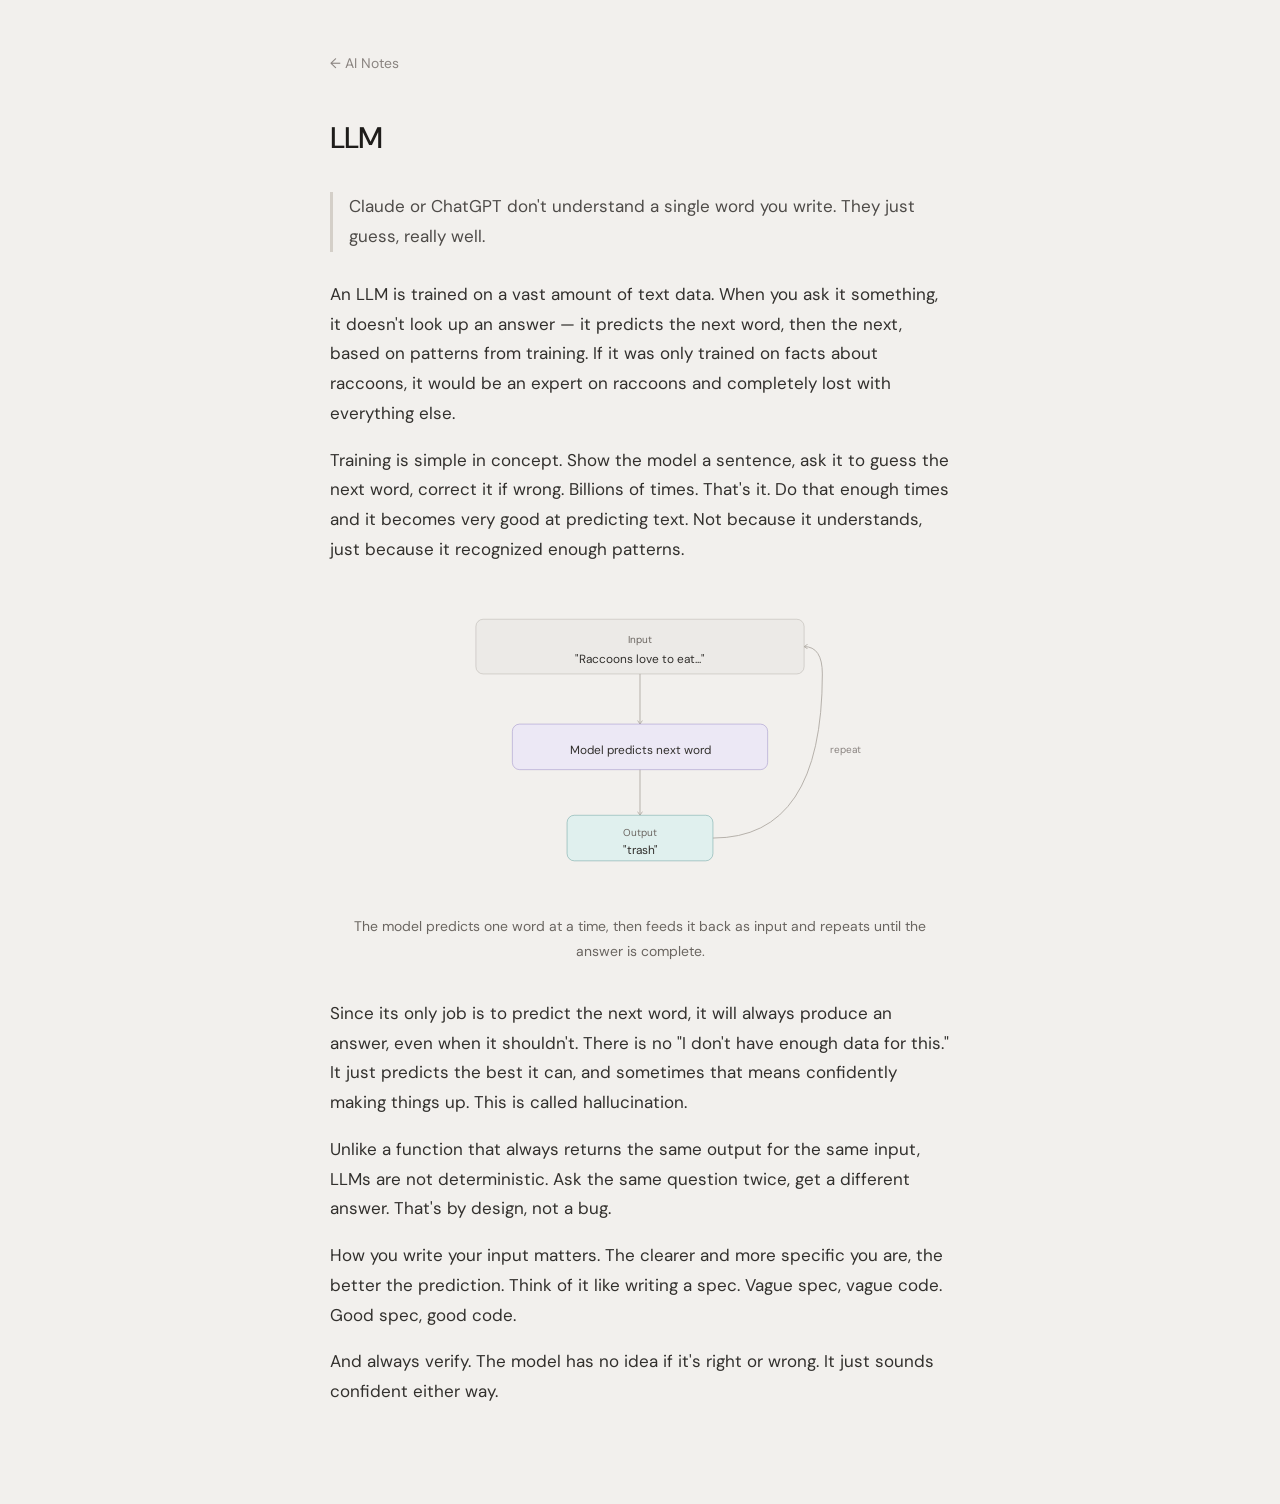
==== llm.html @ c04f8fae "Add LLM page with SVG diagram, unify styles, and reorder nav - Add llm.html with content on how LLMs" ====
<!DOCTYPE html>
<html lang="en">
<head>
<meta charset="UTF-8">
<meta name="color-scheme" content="light dark">
<meta name="viewport" content="width=device-width, initial-scale=1.0">
<title>LLM — AI Notes</title>
<link rel="preconnect" href="https://fonts.googleapis.com">
<link rel="preconnect" href="https://fonts.gstatic.com" crossorigin>
<link rel="stylesheet" href="styles.css">
</head>
<body>
<main>
  <a class="back" href="index.html">← AI Notes</a>
  <h1>LLM</h1>
  <p class="intro">Claude or ChatGPT don't understand a single word you write. They just guess, really well.</p>

  <p>An LLM is trained on a vast amount of text data. When you ask it something, it doesn't look up an answer — it predicts the next word, then the next, based on patterns from training. If it was only trained on facts about raccoons, it would be an expert on raccoons and completely lost with everything else.</p>

  <p>Training is simple in concept. Show the model a sentence, ask it to guess the next word, correct it if wrong. Billions of times. That's it. Do that enough times and it becomes very good at predicting text. Not because it understands, just because it recognized enough patterns.</p>

  <figure>
    <svg width="100%" viewBox="0 0 680 320" role="img">
      <title>LLM prediction loop</title>
      <desc>A simple vertical diagram showing how an LLM predicts one word at a time, using a raccoon sentence as an example.</desc>
      <style>
        .box  { stroke-width: 0.5; }
        .bg   { fill: #eceae7; stroke: #b0aba4; }
        .bp   { fill: #ece8f5; stroke: #9080c0; }
        .bt   { fill: #e0f0ee; stroke: #5a9898; }
        .lbl  { font-size: 11px; fill: #6a6560; }
        .val  { font-size: 13px; fill: #32302d; }
        .ln   { stroke: #b0aba4; fill: none; }
        .note { font-size: 11px; fill: #8a8480; }

        @media (prefers-color-scheme: dark) {
          .bg  { fill: #2a2825; stroke: #4a4642; }
          .bp  { fill: #26223a; stroke: #6a5a90; }
          .bt  { fill: #1a2828; stroke: #3a7070; }
          .lbl { fill: #585450; }
          .val { fill: #888480; }
          .ln  { stroke: #4a4642; }
          .note { fill: #585450; }
        }
      </style>
      <defs>
        <marker id="arrow" viewBox="0 0 10 10" refX="8" refY="5" markerWidth="6" markerHeight="6" orient="auto-start-reverse">
          <path d="M2 1L8 5L2 9" fill="none" stroke="context-stroke" stroke-width="1.5" stroke-linecap="round" stroke-linejoin="round"/>
        </marker>
      </defs>

      <g>
        <rect class="box bg" x="160" y="20" width="360" height="60" rx="8"/>
        <text class="lbl" x="340" y="42" text-anchor="middle" dominant-baseline="central">Input</text>
        <text class="val" x="340" y="64" text-anchor="middle" dominant-baseline="central">"Raccoons love to eat..."</text>
      </g>

      <line x1="340" y1="80" x2="340" y2="135" class="ln" marker-end="url(#arrow)"/>

      <g>
        <rect class="box bp" x="200" y="135" width="280" height="50" rx="8"/>
        <text class="val" x="340" y="163" text-anchor="middle" dominant-baseline="central">Model predicts next word</text>
      </g>

      <line x1="340" y1="185" x2="340" y2="235" class="ln" marker-end="url(#arrow)"/>

      <g>
        <rect class="box bt" x="260" y="235" width="160" height="50" rx="8"/>
        <text class="lbl" x="340" y="254" text-anchor="middle" dominant-baseline="central">Output</text>
        <text class="val" x="340" y="273" text-anchor="middle" dominant-baseline="central">"trash"</text>
      </g>

      <path d="M420 260 Q540 260 540 80 Q540 50 520 50" class="ln" stroke-width="1" marker-end="url(#arrow)"/>
      <text class="note" x="548" y="163" dominant-baseline="central">repeat</text>
    </svg>
    <figcaption>The model predicts one word at a time, then feeds it back as input and repeats until the answer is complete.</figcaption>
  </figure>

  <p>Since its only job is to predict the next word, it will always produce an answer, even when it shouldn't. There is no "I don't have enough data for this." It just predicts the best it can, and sometimes that means confidently making things up. This is called hallucination.</p>

  <p>Unlike a function that always returns the same output for the same input, LLMs are not deterministic. Ask the same question twice, get a different answer. That's by design, not a bug.</p>

  <p>How you write your input matters. The clearer and more specific you are, the better the prediction. Think of it like writing a spec. Vague spec, vague code. Good spec, good code.</p>

  <p>And always verify. The model has no idea if it's right or wrong. It just sounds confident either way.</p>
</main>
</body>
</html>
---- styles.css ----
@import url('https://fonts.googleapis.com/css2?family=DM+Sans:ital,opsz,wght@0,9..40,400;0,9..40,500;1,9..40,400&display=swap');

html, body {
  background: #f2f0ed;
  color: #32302d;
  font-family: 'DM Sans', system-ui, sans-serif;
  font-size: 17px;
  line-height: 1.75;
  margin: 0;
  padding: 0;
  -webkit-font-smoothing: antialiased;
}

main {
  max-width: 620px;
  margin: 0 auto;
  padding: 48px 24px 80px;
}

h1 {
  font-size: 1.75rem;
  font-weight: 500;
  margin: 0 0 28px;
  color: #1e1c1a;
  letter-spacing: -0.03em;
}

ul {
  padding-left: 20px;
  margin: 0;
}

li {
  margin-bottom: 12px;
}

li::marker {
  color: #b0aba4;
}

a {
  color: #3a6fa8;
  text-decoration: none;
  border-bottom: 1px solid #a8c4e0;
  padding-bottom: 1px;
}

a:hover { color: #1e4a78; }

.back {
  display: inline-block;
  font-size: 0.82rem;
  color: #8a8480;
  text-decoration: none;
  border-bottom: none;
  margin-bottom: 36px;
}

.back:hover { color: #4a4642; }

.intro {
  font-size: 1rem;
  color: #4e4b48;
  margin-bottom: 28px;
  border-left: 3px solid #d4cfc8;
  padding-left: 16px;
}

/* SVG diagram — color tokens consumed by the <style> block inside each SVG */
:root {
  --svg-fill-gray:    #eceae7;
  --svg-stroke-gray:  #b0aba4;
  --svg-fill-purple:  #ece8f5;
  --svg-stroke-purple:#9080c0;
  --svg-fill-teal:    #e0f0ee;
  --svg-stroke-teal:  #5a9898;
  --svg-text:         #32302d;
  --svg-text-muted:   #6a6560;
  --svg-line:         #b0aba4;
}

figure {
  margin: 36px 0;
}

figcaption {
  font-size: 0.82rem;
  color: #6a6560;
  margin-top: 12px;
  text-align: center;
}

@media (prefers-color-scheme: dark) {
  html, body {
    background: #1e1c1a;
    color: #888480;
  }

  h1 { color: #a09890; }

  li::marker { color: #48443e; }

  a {
    color: #5a8ec0;
    border-bottom-color: #2e4e6e;
  }

  a:hover { color: #80aed8; }

  .back { color: #585450; }
  .back:hover { color: #888480; }

  .intro {
    color: #686460;
    border-left-color: #302c28;
  }

  :root {
    --svg-fill-gray:    #2a2825;
    --svg-stroke-gray:  #4a4642;
    --svg-fill-purple:  #26223a;
    --svg-stroke-purple:#6a5a90;
    --svg-fill-teal:    #1a2828;
    --svg-stroke-teal:  #3a7070;
    --svg-text:         #888480;
    --svg-text-muted:   #585450;
    --svg-line:         #4a4642;
  }

  figcaption { color: #585450; }
}
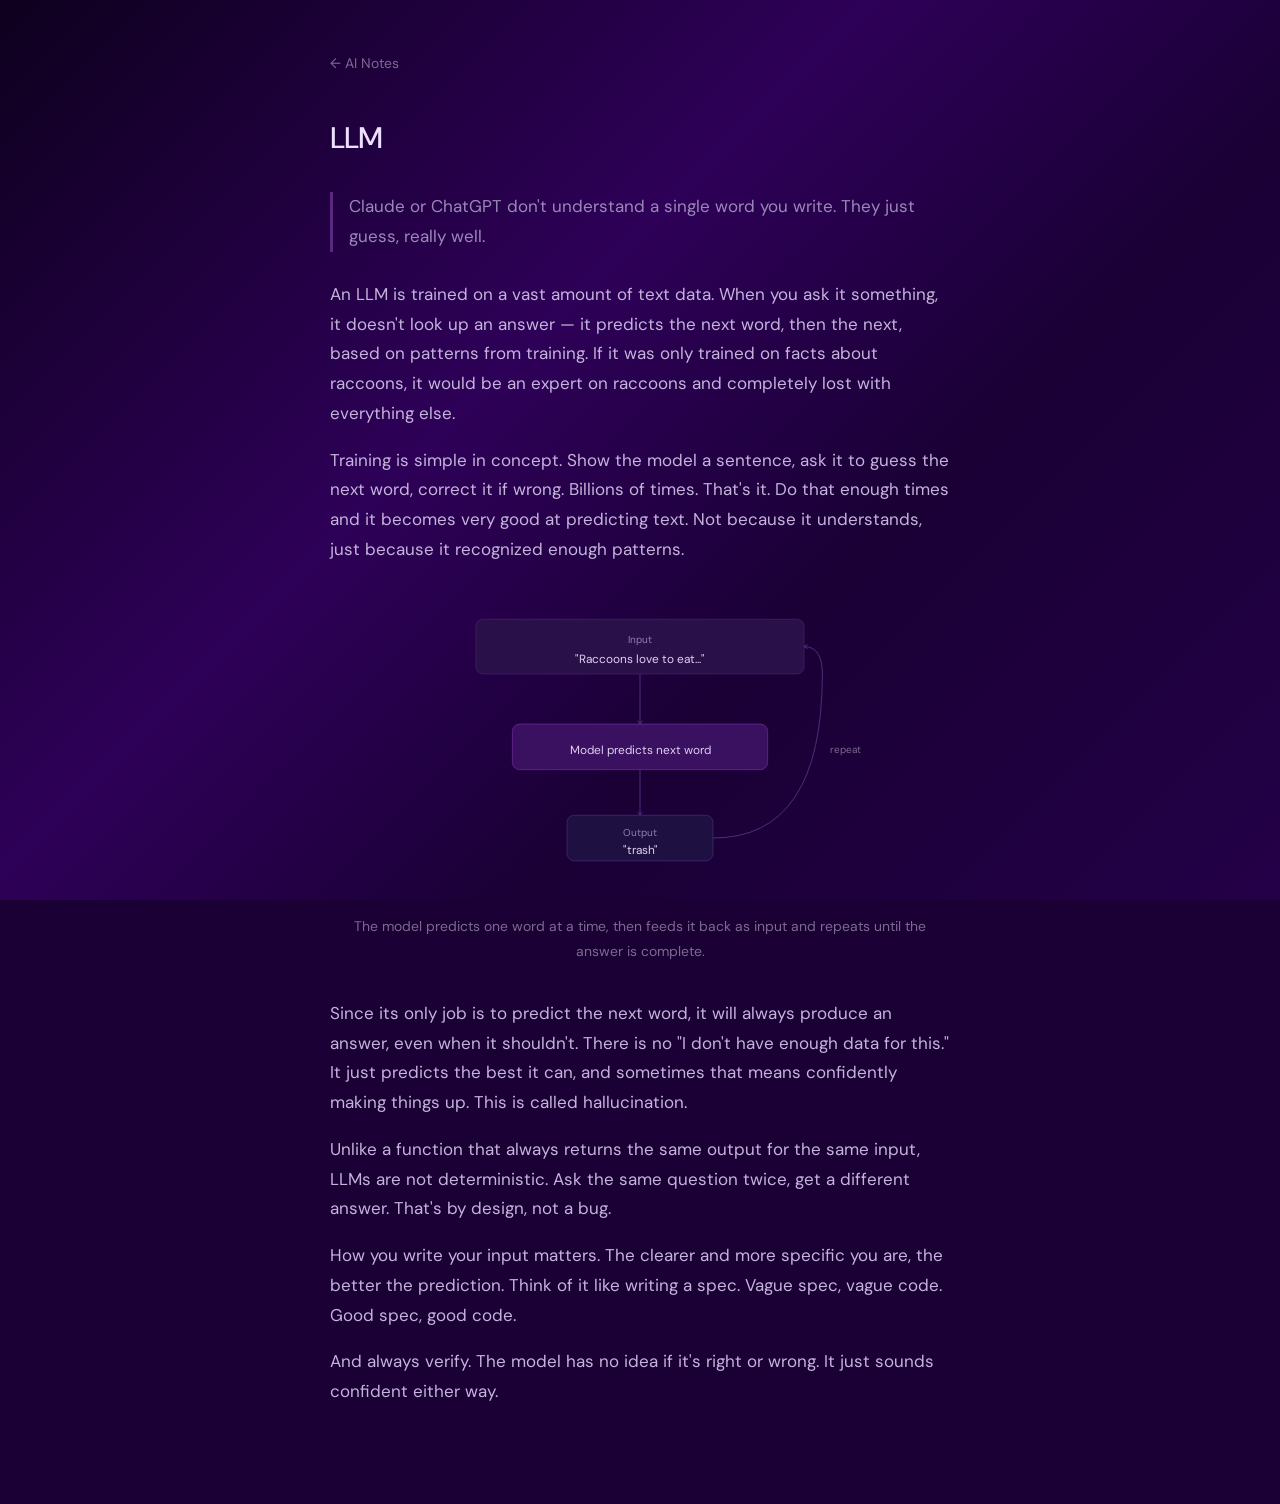
==== commit 7ae1333b: "Apply purple theme — single fixed dark style Replace warm neutral palette with deep purple/violet th" ====
--- a/llm.html
+++ b/llm.html
@@ -2,7 +2,7 @@
 <html lang="en">
 <head>
 <meta charset="UTF-8">
-<meta name="color-scheme" content="light dark">
+<meta name="color-scheme" content="dark">
 <meta name="viewport" content="width=device-width, initial-scale=1.0">
 <title>LLM — AI Notes</title>
 <link rel="preconnect" href="https://fonts.googleapis.com">
@@ -25,23 +25,13 @@
       <desc>A simple vertical diagram showing how an LLM predicts one word at a time, using a raccoon sentence as an example.</desc>
       <style>
         .box  { stroke-width: 0.5; }
-        .bg   { fill: #eceae7; stroke: #b0aba4; }
-        .bp   { fill: #ece8f5; stroke: #9080c0; }
-        .bt   { fill: #e0f0ee; stroke: #5a9898; }
-        .lbl  { font-size: 11px; fill: #6a6560; }
-        .val  { font-size: 13px; fill: #32302d; }
-        .ln   { stroke: #b0aba4; fill: none; }
-        .note { font-size: 11px; fill: #8a8480; }
-
-        @media (prefers-color-scheme: dark) {
-          .bg  { fill: #2a2825; stroke: #4a4642; }
-          .bp  { fill: #26223a; stroke: #6a5a90; }
-          .bt  { fill: #1a2828; stroke: #3a7070; }
-          .lbl { fill: #585450; }
-          .val { fill: #888480; }
-          .ln  { stroke: #4a4642; }
-          .note { fill: #585450; }
-        }
+        .bg   { fill: #2a1048; stroke: #5a3080; }
+        .bp   { fill: #3a1060; stroke: #9040c0; }
+        .bt   { fill: #1e1040; stroke: #6040a0; }
+        .lbl  { font-size: 11px; fill: #9080b0; }
+        .val  { font-size: 13px; fill: #ddd0f0; }
+        .ln   { stroke: #5a3080; fill: none; }
+        .note { font-size: 11px; fill: #7a6a90; }
       </style>
       <defs>
         <marker id="arrow" viewBox="0 0 10 10" refX="8" refY="5" markerWidth="6" markerHeight="6" orient="auto-start-reverse">
--- a/styles.css
+++ b/styles.css
@@ -1,8 +1,15 @@
 @import url('https://fonts.googleapis.com/css2?family=DM+Sans:ital,opsz,wght@0,9..40,400;0,9..40,500;1,9..40,400&display=swap');
 
+html {
+  min-height: 100%;
+}
+
 html, body {
-  background: #f2f0ed;
-  color: #32302d;
+  background-color: #1a0035;
+  background-image:
+    linear-gradient(135deg, #0e001e 0%, #2e0058 40%, #1a0035 65%, #240048 100%);
+  background-attachment: fixed;
+  color: #c4b4dc;
   font-family: 'DM Sans', system-ui, sans-serif;
   font-size: 17px;
   line-height: 1.75;
@@ -21,7 +28,7 @@
   font-size: 1.75rem;
   font-weight: 500;
   margin: 0 0 28px;
-  color: #1e1c1a;
+  color: #ede0ff;
   letter-spacing: -0.03em;
 }
 
@@ -35,48 +42,48 @@
 }
 
 li::marker {
-  color: #b0aba4;
+  color: #6040a0;
 }
 
 a {
-  color: #3a6fa8;
+  color: #c060e8;
   text-decoration: none;
-  border-bottom: 1px solid #a8c4e0;
+  border-bottom: 1px solid #6030a0;
   padding-bottom: 1px;
 }
 
-a:hover { color: #1e4a78; }
+a:hover { color: #e090ff; }
 
 .back {
   display: inline-block;
   font-size: 0.82rem;
-  color: #8a8480;
+  color: #7a6a90;
   text-decoration: none;
   border-bottom: none;
   margin-bottom: 36px;
 }
 
-.back:hover { color: #4a4642; }
+.back:hover { color: #b090d0; }
 
 .intro {
   font-size: 1rem;
-  color: #4e4b48;
+  color: #9a88b8;
   margin-bottom: 28px;
-  border-left: 3px solid #d4cfc8;
+  border-left: 3px solid #5a2880;
   padding-left: 16px;
 }
 
 /* SVG diagram — color tokens consumed by the <style> block inside each SVG */
 :root {
-  --svg-fill-gray:    #eceae7;
-  --svg-stroke-gray:  #b0aba4;
-  --svg-fill-purple:  #ece8f5;
-  --svg-stroke-purple:#9080c0;
-  --svg-fill-teal:    #e0f0ee;
-  --svg-stroke-teal:  #5a9898;
-  --svg-text:         #32302d;
-  --svg-text-muted:   #6a6560;
-  --svg-line:         #b0aba4;
+  --svg-fill-gray:    #2a1048;
+  --svg-stroke-gray:  #5a3080;
+  --svg-fill-purple:  #3a1060;
+  --svg-stroke-purple:#9040c0;
+  --svg-fill-teal:    #1e1040;
+  --svg-stroke-teal:  #6040a0;
+  --svg-text:         #ddd0f0;
+  --svg-text-muted:   #9080b0;
+  --svg-line:         #5a3080;
 }
 
 figure {
@@ -85,47 +92,7 @@
 
 figcaption {
   font-size: 0.82rem;
-  color: #6a6560;
+  color: #7a6a90;
   margin-top: 12px;
   text-align: center;
 }
-
-@media (prefers-color-scheme: dark) {
-  html, body {
-    background: #1e1c1a;
-    color: #888480;
-  }
-
-  h1 { color: #a09890; }
-
-  li::marker { color: #48443e; }
-
-  a {
-    color: #5a8ec0;
-    border-bottom-color: #2e4e6e;
-  }
-
-  a:hover { color: #80aed8; }
-
-  .back { color: #585450; }
-  .back:hover { color: #888480; }
-
-  .intro {
-    color: #686460;
-    border-left-color: #302c28;
-  }
-
-  :root {
-    --svg-fill-gray:    #2a2825;
-    --svg-stroke-gray:  #4a4642;
-    --svg-fill-purple:  #26223a;
-    --svg-stroke-purple:#6a5a90;
-    --svg-fill-teal:    #1a2828;
-    --svg-stroke-teal:  #3a7070;
-    --svg-text:         #888480;
-    --svg-text-muted:   #585450;
-    --svg-line:         #4a4642;
-  }
-
-  figcaption { color: #585450; }
-}
